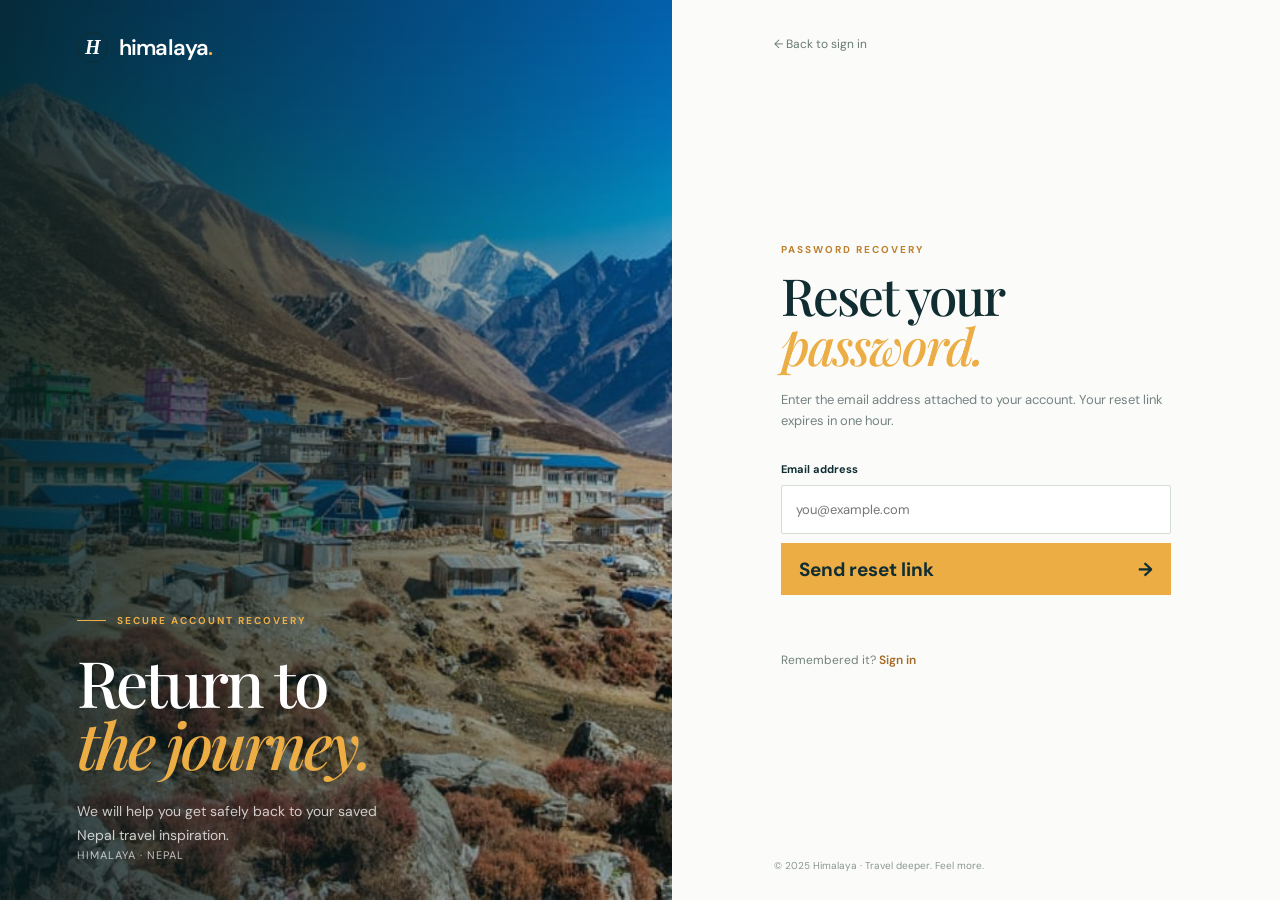
==== nepal-trip-ai/forgot-password.html @ 38d5d00f "updated Co-authored-by: Copilot <223556219+Copilot@users.noreply.github.com>" ====
<!DOCTYPE html>
<html lang="en">
<head>
  <meta charset="UTF-8" />
  <meta name="viewport" content="width=device-width, initial-scale=1.0" />
  <meta name="description" content="Request a secure Himalaya password reset link." />
  <title>Reset password | Himalaya</title>
  <link rel="preconnect" href="https://fonts.googleapis.com" />
  <link rel="preconnect" href="https://fonts.gstatic.com" crossorigin />
  <link href="https://fonts.googleapis.com/css2?family=DM+Sans:wght@400;500;600;700&family=Playfair+Display:wght@500;600;700&display=swap" rel="stylesheet" />
  <link rel="stylesheet" href="styles.css" />
</head>
<body class="auth-page">
  <main class="auth-layout page-enter">
    <section class="auth-visual auth-visual-reset" aria-label="Himalayan travel inspiration">
      <a class="auth-brand brand" href="index.html" aria-label="Return to Himalaya home">
        <span class="brand-mark">H</span><span>himalaya<span class="brand-dot">.</span></span>
      </a>
      <div class="auth-visual-copy">
        <p class="eyebrow"><span class="eyebrow-line"></span> Secure account recovery</p>
        <h1>Return to<br /><em>the journey.</em></h1>
        <p>We will help you get safely back to your saved Nepal travel inspiration.</p>
      </div>
      <span class="auth-location">Himalaya · Nepal</span>
    </section>

    <section class="auth-panel" aria-labelledby="forgot-password-title">
      <a class="auth-back" href="signin.html">← <span>Back to sign in</span></a>
      <div class="auth-form-wrap">
        <p class="auth-kicker">Password recovery</p>
        <h2 id="forgot-password-title">Reset your<br /><em>password.</em></h2>
        <p class="auth-intro">Enter the email address attached to your account. Your reset link expires in one hour.</p>
        <form class="auth-form" id="forgot-password-form">
          <label for="email">Email address</label>
          <input id="email" name="email" type="email" autocomplete="email" placeholder="you@example.com" required />
          <button class="auth-submit" type="submit"><span>Send reset link</span><span aria-hidden="true">→</span></button>
          <p class="auth-status" id="reset-status" role="status" aria-live="polite"></p>
          <p class="auth-demo-link" id="demo-link" hidden></p>
        </form>
        <p class="auth-switch">Remembered it? <a href="signin.html">Sign in</a></p>
      </div>
      <p class="auth-footer">© 2025 Himalaya · Travel deeper. Feel more.</p>
    </section>
  </main>
  <script>
    const form = document.querySelector('#forgot-password-form');
    const status = document.querySelector('#reset-status');
    const demoLink = document.querySelector('#demo-link');
    const submitButton = form.querySelector('button[type="submit"]');

    form.addEventListener('submit', async (event) => {
      event.preventDefault();
      status.textContent = 'Preparing your secure reset link...';
      demoLink.hidden = true;
      submitButton.disabled = true;
      try {
        const response = await fetch('/api/password-reset/request', {
          method: 'POST',
          headers: { 'Content-Type': 'application/json' },
          body: JSON.stringify({ email: new FormData(form).get('email') })
        });
        const result = await response.json();
        if (!response.ok) throw new Error(result.error || 'Unable to start password recovery.');
        status.textContent = result.message;
        if (result.demo_reset_url) {
          const link = document.createElement('a');
          link.href = result.demo_reset_url;
          link.textContent = 'Open the local demo reset link';
          demoLink.replaceChildren(link);
          demoLink.hidden = false;
        }
      } catch (error) {
        status.textContent = error.message;
      } finally {
        submitButton.disabled = false;
      }
    });
  </script>
</body>
</html>
---- nepal-trip-ai/styles.css ----
@import url('https://fonts.googleapis.com/css2?family=DM+Sans:wght@400;500;600;700&family=Playfair+Display:wght@500;600;700&display=swap');

:root { --ink: #102d32; --forest: #16484a; --cream: #f5f1e8; --paper: #fbfaf6; --saffron: #ecad45; --muted: #748283; --line: rgba(16, 45, 50, .16); }
* { box-sizing: border-box; }
html { scroll-behavior: smooth; }
body { margin: 0; color: var(--ink); background: var(--paper); font-family: 'DM Sans', sans-serif; overflow-x: hidden; }
img { display: block; max-width: 100%; }
a { color: inherit; text-decoration: none; }
button, input, select { font: inherit; }
button { border: 0; cursor: pointer; }
.site-header { position: absolute; z-index: 5; top: 0; left: 0; width: 100%; display: flex; align-items: center; justify-content: space-between; padding: 26px 5.5vw; color: white; }
.brand { display: flex; align-items: center; gap: 11px; font-size: 22px; font-weight: 600; letter-spacing: -.8px; }
.brand-mark { display: grid; width: 31px; height: 31px; place-items: center; border: 1px solid rgba(255,255,255,.75); border-radius: 50%; font-family: Georgia, serif; font-size: 20px; font-style: italic; }
.brand-dot { color: var(--saffron); }
.main-nav { display: flex; gap: 37px; margin-left: 11%; font-size: 13px; color: rgba(255,255,255,.72); }
.main-nav a { padding: 8px 0; border-bottom: 1px solid transparent; transition: color .2s, border-color .2s; }
.main-nav a:hover, .main-nav a.active { color: white; border-color: var(--saffron); }
.header-actions { display: flex; align-items: center; gap: 22px; font-size: 13px; }
.language-picker { position: relative; }
.language-button, .sign-in { color: white; background: transparent; }
.language-button span { color: var(--saffron); padding-left: 5px; }
.language-menu { position: absolute; top: calc(100% + 12px); right: 0; display: none; min-width: 132px; padding: 7px; border: 1px solid rgba(255,255,255,.18); background: var(--ink); box-shadow: 0 12px 24px rgba(0,0,0,.18); }
.language-menu.open { display: grid; }
.language-menu button { padding: 9px 10px; color: rgba(255,255,255,.78); background: transparent; text-align: left; font-size: 12px; }
.language-menu button:hover, .language-menu button.active { color: var(--ink); background: var(--saffron); }
.sign-in { border: 1px solid rgba(255,255,255,.5); padding: 10px 19px; border-radius: 2px; transition: background .2s; }
.sign-in:hover { background: rgba(255,255,255,.14); }
.menu-toggle { display: none; color: white; background: transparent; font-size: 22px; }
.hero { position: relative; min-height: 700px; height: 88vh; max-height: 820px; display: flex; align-items: center; padding: 125px 12vw 75px; color: white; overflow: hidden; background: linear-gradient(90deg, rgba(6, 29, 30, .86) 0%, rgba(11, 41, 42, .58) 40%, rgba(11, 37, 39, .2) 100%), url('images/langtang4.jpg') center 58% / cover; }
.hero::after { position: absolute; content: ''; inset: 0; background: linear-gradient(0deg, rgba(6, 27, 28, .35), transparent 35%); pointer-events: none; }
.hero-content { position: relative; z-index: 1; max-width: 610px; animation: arrive .8s ease-out both; }
.eyebrow { display: flex; align-items: center; gap: 11px; margin: 0 0 24px; color: var(--saffron); text-transform: uppercase; font-size: 10px; font-weight: 700; letter-spacing: 2px; }
.eyebrow-line { display: inline-block; width: 29px; height: 1px; background: currentColor; }
.hero h1 { margin: 0; font-family: 'Playfair Display', Georgia, serif; font-size: clamp(4rem, 7vw, 7rem); font-weight: 500; line-height: .98; letter-spacing: -4px; }
.hero h1 em, h2 em { color: var(--saffron); font-weight: 500; }
.hero-copy { max-width: 395px; margin: 31px 0 36px; color: rgba(255,255,255,.78); font-size: 15px; line-height: 1.7; }
.hero-buttons { display: flex; align-items: center; gap: 27px; }
.primary-button { display: inline-flex; align-items: center; gap: 24px; padding: 16px 20px; color: var(--ink); background: var(--saffron); font-size: 12px; font-weight: 700; transition: transform .2s, background .2s; }
.primary-button:hover { background: #f5c269; transform: translateY(-2px); }
.primary-button span { font-size: 18px; line-height: 0; }
.play-button { display: flex; align-items: center; gap: 11px; color: white; background: none; font-size: 12px; }
.play-icon { display: grid; width: 31px; height: 31px; place-items: center; padding-left: 2px; border: 1px solid rgba(255,255,255,.65); border-radius: 50%; font-size: 9px; }
.hero-note { position: absolute; z-index: 1; right: 6vw; top: 42%; display: flex; align-items: center; gap: 12px; color: rgba(255,255,255,.82); font-size: 11px; line-height: 1.5; letter-spacing: .4px; }
.hero-note-icon { display: grid; width: 31px; height: 31px; place-items: center; color: var(--saffron); border: 1px solid rgba(236,173,69,.7); border-radius: 50%; }
.scroll-hint { position: absolute; z-index: 1; bottom: 35px; left: 5.5vw; display: flex; align-items: center; gap: 15px; color: rgba(255,255,255,.65); font-size: 10px; letter-spacing: 1px; text-transform: uppercase; }
.scroll-line { width: 54px; height: 1px; background: rgba(255,255,255,.6); }
.explore-section { max-width: 1300px; margin: 0 auto; padding: 105px 5vw 110px; }
.section-heading { display: flex; align-items: end; justify-content: space-between; margin-bottom: 43px; }
.dark-eyebrow { color: #bf8030; margin-bottom: 19px; }
h2 { margin: 0; font-family: 'Playfair Display', Georgia, serif; font-size: clamp(2.8rem, 5vw, 4.4rem); font-weight: 500; line-height: .98; letter-spacing: -2px; }
.section-intro { max-width: 286px; margin: 0 8% 4px 20px; color: var(--muted); font-size: 13px; line-height: 1.7; }
.trip-search { display: grid; grid-template-columns: 1.25fr 1.25fr auto; align-items: center; margin-bottom: 20px; padding: 9px; border: 1px solid var(--line); background: white; box-shadow: 0 12px 30px rgba(16,45,50,.05); }
.search-field { display: flex; align-items: center; gap: 13px; min-height: 56px; padding: 4px 23px; border-right: 1px solid var(--line); }
.field-icon { color: #bd8030; font-size: 22px; }
.search-field span:last-child { display: flex; flex: 1; flex-direction: column; gap: 3px; }
.search-field small { color: var(--muted); font-size: 10px; }
.search-field input, .search-field select { width: 100%; padding: 0; color: var(--ink); background: transparent; border: 0; outline: 0; font-size: 13px; }
.search-field select { appearance: none; cursor: pointer; }
.search-button { align-self: stretch; min-width: 158px; color: var(--ink); background: var(--saffron); font-size: 12px; font-weight: 700; }
.search-button span { margin-left: 23px; font-size: 18px; vertical-align: -1px; }
.search-result { min-height: 19px; margin: 0 0 16px; color: #bd8030; font-size: 12px; }
.destination-grid { display: grid; grid-template-columns: 1.45fr 1fr 1fr; gap: 15px; }
.destination-card { position: relative; height: 365px; overflow: hidden; color: white; background: var(--forest); }
.destination-card img { width: 100%; height: 100%; object-fit: cover; transition: transform .6s ease; }
.destination-card:hover img { transform: scale(1.04); }
.card-overlay { position: absolute; inset: 0; background: linear-gradient(0deg, rgba(7, 28, 30, .84), transparent 60%); }
.card-content { position: absolute; inset: 0; display: flex; flex-direction: column; justify-content: space-between; padding: 22px 23px; }
.card-topline { display: flex; align-items: center; justify-content: space-between; }
.card-tag { padding: 7px 10px; color: white; background: rgba(8, 37, 39, .55); font-size: 9px; text-transform: uppercase; letter-spacing: 1.2px; }
.save-button { width: 32px; height: 32px; color: white; background: rgba(8,37,39,.45); border: 1px solid rgba(255,255,255,.45); border-radius: 50%; font-size: 20px; line-height: 1; transition: color .2s, background .2s; }
.save-button.saved { color: var(--ink); background: var(--saffron); }
.card-content h3 { margin: auto 0 16px; font-family: 'Playfair Display', Georgia, serif; font-size: clamp(2rem, 3.4vw, 3.2rem); font-weight: 500; line-height: .94; letter-spacing: -1.5px; }
.card-meta { display: flex; gap: 18px; color: rgba(255,255,255,.8); font-size: 10px; }
.empty-state { padding: 44px; color: var(--muted); text-align: center; border: 1px dashed var(--line); }
.trust-strip { display: grid; grid-template-columns: repeat(3, 1fr) 1.3fr; align-items: center; gap: 0; padding: 35px 10vw; color: white; background: var(--forest); }
.trust-strip div { display: flex; align-items: center; gap: 14px; border-right: 1px solid rgba(255,255,255,.2); }
.trust-strip div + div { padding-left: 30px; }
.trust-strip strong { color: var(--saffron); font-family: Georgia, serif; font-size: 21px; font-weight: 400; }
.trust-strip span { color: rgba(255,255,255,.78); font-size: 11px; line-height: 1.5; }
.trust-strip p { margin: 0 0 0 45px; color: var(--saffron); font-family: 'Playfair Display', Georgia, serif; font-size: 19px; line-height: 1.25; }
.trust-strip p span { color: white; font-family: 'Playfair Display', Georgia, serif; font-size: 19px; }
footer { display: flex; justify-content: space-between; padding: 22px 5.5vw; color: #81908e; font-size: 10px; letter-spacing: .3px; }
@keyframes arrive { from { opacity: 0; transform: translateY(18px); } to { opacity: 1; transform: translateY(0); } }

@media (max-width: 1100px) {
  .site-header { padding-left: 4vw; padding-right: 4vw; }
  .main-nav { gap: 22px; margin-left: 4%; }
  .hero { padding-left: 8vw; padding-right: 8vw; }
  .explore-section { padding-left: 4vw; padding-right: 4vw; }
  .destination-grid { grid-template-columns: 1.1fr 1fr 1fr; }
}

@media (max-width: 900px) {
  .site-header { flex-wrap: wrap; gap: 12px; }
  .main-nav { margin-left: 0; }
  .hero { min-height: 620px; }
  .trip-search { grid-template-columns: 1fr 1fr; }
  .search-button { grid-column: 1 / -1; min-height: 52px; }
  .destination-grid { grid-template-columns: 1fr 1fr; }
  .trust-strip { grid-template-columns: repeat(2, minmax(0, 1fr)); }
}

@media (max-width: 760px) {
  .site-header { padding: 19px 6vw; }
  .main-nav { position: absolute; top: 70px; right: 6vw; display: none; flex-direction: column; gap: 4px; width: 170px; padding: 13px 18px; background: var(--ink); }
  .main-nav.open { display: flex; }
  .header-actions { gap: 12px; }
  .language-button { display: block; }
  .sign-in { display: none; }
  .menu-toggle { display: block; }
  .language-menu { right: -38px; }
  .hero { min-height: 660px; height: 88vh; padding: 120px 8vw 70px; background-position: 61% center; }
  .hero h1 { font-size: clamp(3.5rem, 17vw, 5.2rem); letter-spacing: -2px; }
  .hero-buttons { flex-direction: column; align-items: flex-start; gap: 16px; }
  .primary-button { width: min(100%, 220px); justify-content: center; }
  .hero-note { top: auto; bottom: 86px; right: 8vw; }
  .scroll-hint { left: 8vw; bottom: 35px; }
  .section-heading { display: block; }
  .section-intro { margin: 24px 0 0; }
  .explore-section { padding: 72px 6vw 75px; }
  .trip-search { grid-template-columns: 1fr; gap: 4px; padding: 8px; }
  .search-field { border-right: 0; border-bottom: 1px solid var(--line); }
  .search-button { min-height: 53px; }
  .destination-grid { grid-template-columns: 1fr; }
  .destination-card, .featured-card { height: 350px; }
  .trust-strip { grid-template-columns: 1fr 1fr; gap: 25px 10px; padding: 35px 8vw; }
  .trust-strip div { border: 0; }
  .trust-strip div + div { padding-left: 0; }
  .trust-strip p { grid-column: span 2; margin: 10px 0 0; }
  footer { gap: 20px; padding: 22px 6vw; }
}

@media (max-width: 520px) {
  .site-header { min-height: 68px; }
  .brand { font-size: 18px; }
  .hero { min-height: 600px; }
  .hero-copy { font-size: 14px; }
  .hero-note { position: static; margin-top: 18px; }
  .scroll-hint { display: none; }
  .section-intro, .search-result { font-size: 11px; }
  .search-field { padding: 4px 16px; }
  .search-button { width: 100%; }
  .destination-card { height: 300px; }
  .card-content { padding: 18px 18px; }
  .card-content h3 { font-size: clamp(1.8rem, 8vw, 2.4rem); }
  .trust-strip { grid-template-columns: 1fr; }
  .trust-strip p { grid-column: auto; margin: 0; }
  footer { flex-direction: column; align-items: flex-start; }
}

/* Traveler workspace styling */
body { background: #eef1ed; }
.site-header { position: relative; min-height: 76px; padding: 0 5.5vw; color: var(--ink); background: #fbfcf9; border-bottom: 1px solid #dce2dc; }
.brand-mark { border-color: var(--ink); }
.main-nav { margin-left: 8%; color: #73807c; }
.main-nav a:hover, .main-nav a.active { color: var(--ink); border-color: var(--saffron); }
.language-button, .sign-in { color: var(--ink); }
.sign-in { border-color: #c8d0ca; }
.sign-in:hover { background: #edf1eb; }
.hero.app-dashboard { min-height: 0; height: auto; max-height: none; padding: 40px 12vw 38px; color: var(--ink); background: #e2eae3; overflow: visible; }
.hero.app-dashboard::after { display: none; }
.app-dashboard .hero-content { max-width: 680px; }
.app-dashboard .hero-copy { max-width: 510px; color: #657572; }
.app-dashboard h1 { font-size: clamp(2.8rem, 4.8vw, 4.4rem); letter-spacing: -3px; }
.app-dashboard .hero-note { top: 50%; right: 12vw; padding: 16px 20px 16px 15px; color: var(--ink); background: rgba(255,255,255,.65); border: 1px solid rgba(16,45,50,.12); box-shadow: 0 12px 25px rgba(16,45,50,.06); }
.app-dashboard .hero-note-icon { background: var(--saffron); color: var(--ink); border: 0; }
.app-dashboard .hero-note strong { font-size: 12px; font-weight: 600; }
.app-dashboard .scroll-hint { bottom: 22px; left: auto; right: 12vw; color: #6c7d78; }
.app-dashboard .scroll-line { background: #aab8b0; }
.app-dashboard .play-button { color: var(--ink); }
.app-dashboard .play-icon { border-color: #9eada6; }
.explore-section { max-width: none; padding: 54px 8vw 65px; background: #fbfcf9; }
.section-heading { max-width: 1300px; margin: 0 auto 36px; }
.section-intro { margin-right: 0; }
.trip-search { max-width: 1300px; margin: 0 auto 17px; border-color: #d9e0da; box-shadow: 0 9px 20px rgba(16,45,50,.04); }
.search-result { max-width: 1300px; margin: 0 auto 13px; }
.destination-grid { max-width: 1300px; margin: 0 auto; grid-template-columns: 1.35fr 1fr 1fr; }
.destination-card { height: 270px; }
.card-content h3 { font-size: clamp(1.8rem, 2.8vw, 2.7rem); }
.card-description { margin: -5px 0 0; max-width: 190px; color: rgba(255,255,255,.82); font-size: 11px; line-height: 1.35; }
.trust-strip { grid-template-columns: repeat(3, 1fr) 1.3fr; padding: 25px 8vw; background: #eef1ed; border-top: 1px solid #dce2dc; border-bottom: 1px solid #dce2dc; }
.trust-strip div { color: var(--ink); border-color: #cfd8d1; }
.trust-strip span { color: #64746f; }
.trust-strip p { color: #bd8030; }
.trust-strip p span { color: var(--ink); }
footer { background: #fbfcf9; }

@media (max-width: 760px) {
	.site-header { min-height: 68px; }
	.hero.app-dashboard { padding: 38px 8vw 52px; }
	.app-dashboard h1 { font-size: clamp(2.8rem, 13vw, 4rem); }
	.app-dashboard .hero-note { top: auto; bottom: 22px; right: 8vw; }
	.app-dashboard .scroll-hint { left: 8vw; right: auto; bottom: 23px; }
	.explore-section { padding: 54px 6vw 65px; }
	.destination-card, .featured-card { height: 310px; }
	.trust-strip { padding: 28px 8vw; }
}

/* Sign-in screen */
.auth-page { min-height: 100vh; background: #eef1ed; }
.auth-layout { display: grid; grid-template-columns: minmax(0, 1.05fr) minmax(420px, .95fr); min-height: 100vh; }
.auth-visual { position: relative; display: flex; flex-direction: column; justify-content: space-between; min-height: 700px; padding: 32px 6vw 38px; color: white; background: linear-gradient(90deg, rgba(6, 29, 30, .85), rgba(11, 41, 42, .24)), url('images/langtang4.jpg') center / cover; }
.auth-brand { align-self: flex-start; }
.auth-visual-copy { max-width: 430px; margin-top: auto; }
.auth-visual-copy h1 { margin: 0; font-family: 'Playfair Display', Georgia, serif; font-size: clamp(3.2rem, 5vw, 5.5rem); font-weight: 500; line-height: .97; letter-spacing: -3px; }
.auth-visual-copy h1 em { color: var(--saffron); font-weight: 500; }
.auth-visual-copy p:last-child { max-width: 340px; margin: 25px 0 0; color: rgba(255,255,255,.76); font-size: 14px; line-height: 1.7; }
.auth-location { color: rgba(255,255,255,.7); font-size: 11px; letter-spacing: 1px; text-transform: uppercase; }
.auth-panel { position: relative; display: flex; flex-direction: column; min-height: 100vh; padding: 36px 8vw 28px; background: #fbfcf9; }
.auth-back { align-self: flex-start; color: #687a75; font-size: 12px; }
.auth-back:hover { color: var(--ink); }
.auth-form-wrap { width: min(100%, 390px); margin: auto; }
.auth-kicker { margin: 0 0 14px; color: #bd8030; font-size: 10px; font-weight: 700; letter-spacing: 2px; text-transform: uppercase; }
.auth-form-wrap h2 { font-size: clamp(2.7rem, 4vw, 4.1rem); }
.auth-intro { margin: 20px 0 31px; color: var(--muted); font-size: 13px; line-height: 1.6; }
.auth-form { display: grid; gap: 9px; }
.auth-form label { color: var(--ink); font-size: 11px; font-weight: 700; }
.auth-form input[type='text'], .auth-form input[type='email'], .auth-form input[type='password'], .auth-form select { width: 100%; height: 49px; padding: 0 14px; color: var(--ink); background: white; border: 1px solid #d3dcd5; border-radius: 2px; outline: 0; font-size: 13px; transition: border-color .2s, box-shadow .2s; }
.auth-form input[type='text']:focus, .auth-form input[type='email']:focus, .auth-form input[type='password']:focus, .auth-form select:focus { border-color: var(--saffron); box-shadow: 0 0 0 3px rgba(236,173,69,.14); }
.auth-form select { appearance: none; cursor: pointer; }
.password-label-row { display: flex; align-items: center; justify-content: space-between; margin-top: 9px; }
.password-label-row a, .auth-switch a { color: #a56a27; font-weight: 600; }
.password-label-row a:hover, .auth-switch a:hover { text-decoration: underline; }
.remember-option { display: flex; align-items: center; gap: 7px; margin: 10px 0 9px; color: #687a75 !important; font-weight: 400 !important; }
.remember-option input { width: 14px; height: 14px; accent-color: var(--forest); }
.auth-submit { display: flex; align-items: center; justify-content: space-between; min-height: 52px; padding: 0 18px; color: var(--ink); background: var(--saffron); font-size: 12px; font-weight: 700; transition: background .2s, transform .2s; }
.auth-submit:hover { background: #f5c269; transform: translateY(-1px); }
.auth-submit span { font-size: 19px; }
.auth-status { min-height: 18px; margin: 2px 0 0; color: #5f756c; font-size: 11px; line-height: 1.4; }
.auth-switch { margin: 28px 0 0; color: #74827e; font-size: 12px; }
.auth-footer { margin: 0; color: #8a9691; font-size: 10px; }
.signup-form-wrap { margin-top: 45px; margin-bottom: 45px; }
.auth-visual-signup { background-image: linear-gradient(90deg, rgba(6, 29, 30, .82), rgba(11, 41, 42, .2)), url('images/manaslu.jpg'); }
@media (max-width: 760px) { .auth-layout { display: block; } .auth-visual { min-height: 330px; padding: 24px 8vw 28px; } .auth-visual-copy { margin-top: 45px; } .auth-visual-copy h1 { font-size: clamp(2.8rem, 13vw, 4rem); } .auth-visual-copy p:last-child { margin-top: 15px; font-size: 12px; } .auth-panel { min-height: 590px; padding: 27px 8vw 25px; } .auth-form-wrap { margin: 55px auto 60px; } }

.planner-page { min-height: 100vh; padding: 0; color: var(--ink); background: var(--paper); font-family: 'DM Sans', sans-serif; }
.planner-page .site-header { position: relative; min-height: 76px; padding: 0 5.5vw; color: var(--ink); background: #fbfcf9; border-bottom: 1px solid #dce2dc; }
.planner-page .brand-mark { border-color: var(--ink); }
.planner-page .main-nav { margin-left: 8%; color: #73807c; }
.planner-page .main-nav a:hover, .planner-page .main-nav a.active { color: var(--ink); border-color: var(--saffron); }
.planner-page .header-actions { gap: 15px; }
.planner-user { color: #687a75; font-size: 12px; }
.planner-language-picker select { padding: 9px 22px 9px 0; color: var(--ink); background: transparent; border: 0; border-bottom: 1px solid #c8d0ca; border-radius: 0; font-size: 12px; cursor: pointer; }
.planner-page .planner-logout { display: block; margin: 0; padding: 0; background: none; box-shadow: none; }
.planner-page .sign-in { color: var(--ink); border-color: #c8d0ca; }
.planner-page .sign-in:hover { background: #edf1eb; }
.planner-page .planner-hero { min-height: 260px; height: auto; max-height: none; justify-content: space-between; padding: 42px 8vw; color: var(--ink); background: #e2eae3; }
.planner-page .planner-hero::after { display: none; }
.planner-page .planner-hero .hero-content { max-width: 700px; }
.planner-page .planner-hero .eyebrow { margin-bottom: 17px; }
.planner-page .planner-hero h1 { font-size: 48px; line-height: 1.05; letter-spacing: -2px; }
.planner-page .planner-hero h1 em { color: #bd8030; }
.planner-page .planner-hero .hero-copy { max-width: 540px; margin: 17px 0 0; color: #657572; }
.planner-page .planner-hero .hero-note { position: relative; top: auto; right: auto; flex-shrink: 0; margin-left: 30px; padding: 16px 20px 16px 15px; color: var(--ink); background: rgba(255,255,255,.65); border: 1px solid rgba(16,45,50,.12); box-shadow: 0 12px 25px rgba(16,45,50,.06); }
.planner-page .planner-hero .hero-note-icon { color: var(--ink); background: var(--saffron); border: 0; }
.planner-page .container { max-width: none; margin: 0; padding: 0; background: transparent; border: 0; border-radius: 0; box-shadow: none; }
.planner-section { padding-top: 66px; }
.planner-page .section-heading { margin-bottom: 35px; }
.planner-page .section-heading h2 { font-size: 40px; letter-spacing: -1px; }
.planner-page .planner-form { display: grid; grid-template-columns: repeat(3, minmax(0, 1fr)); align-items: end; gap: 0; max-width: 1300px; margin: 0 auto 32px; padding: 9px; background: white; border: 1px solid #d9e0da; box-shadow: 0 9px 20px rgba(16,45,50,.04); }
.planner-field { display: flex; min-width: 0; flex-direction: column; gap: 7px; padding: 13px 15px; border-right: 1px solid var(--line); }
.planner-field:nth-of-type(3n) { border-right: 0; }
.planner-field label { color: var(--ink); font-size: 11px; font-weight: 700; }
.planner-field small { color: var(--muted); font-size: 10px; }
.planner-page .planner-field input, .planner-page .planner-field select { width: 100%; min-width: 0; height: 38px; padding: 0 8px; color: var(--ink); background: #fbfcf9; border: 1px solid #d3dcd5; border-radius: 2px; font-size: 12px; }
.planner-page .planner-field input:focus, .planner-page .planner-field select:focus { outline: 2px solid rgba(236,173,69,.35); border-color: var(--saffron); }
.planner-submit { grid-column: 1 / -1; display: flex; justify-content: flex-end; padding: 10px 7px 2px; }
.planner-page .planner-submit .search-button { min-height: 48px; padding: 0 22px; }
.planner-page .planner-submit .search-button span { margin-left: 25px; }
.planner-places { max-width: 1300px; margin: 64px auto 0; scroll-margin-top: 24px; }
.planner-places-heading { margin-bottom: 22px; }
.planner-places-heading .eyebrow { margin-bottom: 12px; }
.planner-places-heading h2 { font-size: 36px; letter-spacing: -1px; }
.planner-places-heading h2 em { color: #bd8030; }
.planner-places-grid { display: grid; grid-template-columns: repeat(4, minmax(0, 1fr)); gap: 15px; }
.planner-place-card { min-width: 0; padding-bottom: 14px; background: white; border: 1px solid #d9e0da; }
.planner-place-card img { display: block; width: 100%; aspect-ratio: 4 / 3; object-fit: cover; }
.planner-place-card h3 { margin: 12px 14px 0; color: var(--ink); font-family: 'Playfair Display', Georgia, serif; font-size: 18px; font-weight: 500; line-height: 1.2; }
.destination-dialog { position: relative; width: min(900px, calc(100% - 32px)); max-width: none; max-height: calc(100dvh - 32px); padding: 0; overflow: auto; color: var(--ink); background: var(--paper); border: 1px solid rgba(16,45,50,.18); box-shadow: 0 28px 90px rgba(6,29,30,.3); }
.destination-dialog::backdrop { background: rgba(6,29,30,.66); backdrop-filter: blur(3px); }
.destination-preview { display: grid; grid-template-columns: minmax(0, .95fr) minmax(0, 1.05fr); min-height: 520px; }
.destination-preview > img { width: 100%; height: 100%; min-height: 520px; object-fit: cover; background: #e2eae3; }
.destination-preview-content { align-self: center; padding: 38px; }
.destination-preview-content h2 { margin: 0 0 20px; font-size: 34px; line-height: 1.08; letter-spacing: -1px; }
.destination-preview-facts { display: grid; grid-template-columns: repeat(2, minmax(0, 1fr)); gap: 12px 18px; margin: 0 0 20px; padding: 15px 0; border-top: 1px solid var(--line); border-bottom: 1px solid var(--line); }
.destination-preview-facts div { min-width: 0; }
.destination-preview-facts dt { color: var(--muted); font-size: 10px; }
.destination-preview-facts dd { margin: 4px 0 0; color: var(--ink); font-size: 14px; font-weight: 600; overflow-wrap: anywhere; }
.destination-preview-content > p { color: #657572; font-size: 12px; line-height: 1.6; }
.destination-preview-content > p strong { color: var(--ink); }
.destination-preview-content .destination-preview-note { color: #8a9691; font-size: 10px; }
.destination-dialog-close { position: absolute; z-index: 1; top: 12px; right: 12px; display: grid; width: 38px; height: 38px; place-items: center; padding: 0; color: var(--ink); background: rgba(251,252,249,.94); border: 1px solid var(--line); border-radius: 50%; font-size: 25px; }
.destination-preview-content .search-button { min-height: 44px; padding: 0 18px; }
.planner-results { max-width: 1300px; margin: 58px auto 0; scroll-margin-top: 24px; }
.planner-results-heading { display: flex; align-items: end; justify-content: space-between; gap: 25px; margin-bottom: 24px; }
.planner-results-heading h2 { font-size: 38px; letter-spacing: -1px; }
.planner-results-heading > p { max-width: 390px; margin: 0; color: var(--muted); font-size: 12px; line-height: 1.7; }
.planner-result-grid { display: grid; grid-template-columns: repeat(3, minmax(0, 1fr)); gap: 16px; }
.planner-result-card { min-width: 0; padding: 0 0 18px; background: white; border: 1px solid #d9e0da; }
.planner-result-card .destination-image { display: block; width: 100%; height: 205px; margin: 0 0 17px; object-fit: cover; border: 0; border-radius: 0; box-shadow: none; }
.planner-result-card h3, .planner-result-card > p { margin-right: 18px; margin-left: 18px; }
.planner-result-card h3 { margin-top: 0; margin-bottom: 8px; color: var(--ink); font-family: 'Playfair Display', Georgia, serif; font-size: 25px; font-weight: 500; }
.planner-result-card > p { color: #657572; font-size: 12px; line-height: 1.6; }
.planner-result-card .planner-result-meta { color: #a56a27; font-size: 10px; }
.planner-result-card .planner-result-tags { padding-top: 10px; border-top: 1px solid var(--line); }
.planner-footer { display: flex; justify-content: space-between; margin-top: 65px; padding: 22px 5.5vw; color: #81908e; background: #fbfcf9; font-size: 10px; }
.planner-footer a:hover { color: var(--ink); }
.visually-hidden { position: absolute; width: 1px; height: 1px; padding: 0; overflow: hidden; clip: rect(0, 0, 0, 0); white-space: nowrap; border: 0; }
@media (max-width: 900px) {
	.planner-page .main-nav { margin-left: 0; gap: 17px; }
	.planner-user { display: none; }
	.planner-page .planner-form { grid-template-columns: repeat(2, minmax(0, 1fr)); }
	.planner-field:nth-of-type(2n) { border-right: 0; }
	.planner-places-grid { grid-template-columns: repeat(3, minmax(0, 1fr)); }
}
@media (max-width: 760px) {
	.planner-page .site-header { min-height: 68px; }
	.planner-page .main-nav { position: absolute; top: 66px; right: 6vw; z-index: 6; display: none; flex-direction: column; gap: 4px; width: 190px; margin: 0; padding: 13px 18px; background: var(--ink); }
	.planner-page .main-nav.open { display: flex; }
	.planner-page .main-nav a, .planner-page .main-nav a.active { color: rgba(255,255,255,.8); }
	.planner-page .header-actions { gap: 8px; }
	.planner-page .planner-language-picker select { max-width: 88px; }
	.planner-page .planner-logout .sign-in { display: block; padding: 8px 10px; font-size: 10px; }
	.planner-page .menu-toggle { display: block; color: var(--ink); }
	.planner-page .planner-hero { min-height: 0; padding: 38px 8vw 32px; }
	.planner-page .planner-hero h1 { font-size: 36px; }
	.planner-page .planner-hero .hero-note { display: none; }
	.planner-section { padding: 48px 6vw 54px; }
	.planner-page .section-heading { display: block; }
	.planner-page .section-heading h2, .planner-results-heading h2 { font-size: 32px; }
	.planner-places { margin-top: 45px; }
	.planner-places-heading h2 { font-size: 30px; }
	.planner-places-grid { grid-template-columns: repeat(2, minmax(0, 1fr)); gap: 10px; }
	.planner-place-card h3 { margin: 10px 10px 0; font-size: 15px; }
	.destination-preview { grid-template-columns: 1fr; }
	.destination-preview > img { height: 210px; min-height: 0; aspect-ratio: 16 / 9; }
	.destination-preview-content { padding: 24px 20px; }
	.destination-preview-content h2 { font-size: 28px; }
	.destination-preview-facts { gap: 10px 12px; }
	.planner-page .section-intro { margin: 17px 0 0; }
	.planner-page .planner-form { grid-template-columns: 1fr; }
	.planner-field { border-right: 0; border-bottom: 1px solid var(--line); }
	.planner-submit { padding-top: 9px; }
	.planner-submit .search-button { width: 100%; }
	.planner-results { margin-top: 42px; }
	.planner-results-heading { display: block; }
	.planner-results-heading > p { margin-top: 16px; }
	.planner-result-grid { grid-template-columns: 1fr; }
	.planner-result-card .destination-image { height: 220px; }
	.planner-footer { margin-top: 35px; padding: 20px 6vw; }
}

@media (max-width: 420px) {
	.planner-page .site-header { padding-right: 4vw; padding-left: 4vw; }
	.planner-page .brand { gap: 7px; font-size: 18px; }
	.planner-page .brand-mark { width: 28px; height: 28px; font-size: 18px; }
	.planner-page .header-actions { gap: 5px; }
	.planner-page .planner-language-picker select { max-width: 72px; padding-right: 12px; font-size: 10px; }
	.planner-page .planner-logout .sign-in { padding: 7px 8px; font-size: 9px; }
	.planner-page .menu-toggle { padding: 5px; font-size: 19px; }
	.planner-section { padding-right: 5vw; padding-left: 5vw; }
	.planner-field { padding-right: 10px; padding-left: 10px; }
	.planner-places-grid { gap: 8px; }
	.planner-place-card h3 { font-size: 14px; }
	.destination-dialog { width: calc(100% - 20px); max-height: calc(100dvh - 20px); }
	.destination-preview > img { height: 175px; }
	.destination-preview-content { padding: 20px 16px; }
	.destination-preview-facts { gap: 8px; }
/* Product motion and interaction layer */
@view-transition { navigation: auto; }
::view-transition-old(root) { animation: .18s ease both fade-out; }
::view-transition-new(root) { animation: .28s ease both fade-in; }
@keyframes fade-out { to { opacity: 0; } }
@keyframes fade-in { from { opacity: 0; } }
@keyframes hero-drift { from { background-position: 50% 58%; } to { background-position: 54% 54%; } }
@keyframes soft-pulse { 50% { opacity: .6; } }
@keyframes shimmer { 100% { transform: translateX(100%); } }
@keyframes toast-in { from { opacity: 0; transform: translateY(12px) scale(.98); } to { opacity: 1; transform: translateY(0) scale(1); } }

:focus-visible { outline: 3px solid rgba(236, 173, 69, .72); outline-offset: 3px; }
button:active, .primary-button:active, .sign-in:active, .auth-submit:active { transform: translateY(1px) scale(.985); }
button:disabled { cursor: not-allowed; opacity: .62; }

/* The discovery homepage keeps its structure but gains a photographic, calmer hero. */
.hero.app-dashboard {
  min-height: 680px;
  height: min(84vh, 820px);
  color: white;
  background: linear-gradient(90deg, rgba(6, 29, 30, .9), rgba(11, 41, 42, .56) 52%, rgba(11, 37, 39, .22)), url('app/images/pexels-oasissss911-37670639.jpg') center 58% / cover;
  animation: hero-drift 18s ease-in-out infinite alternate;
}
.hero.app-dashboard::after { display: block; }
.app-dashboard .hero-copy { color: rgba(255, 255, 255, .8); }
.app-dashboard .hero-note { color: rgba(255, 255, 255, .88); background: rgba(8, 37, 39, .42); border-color: rgba(255, 255, 255, .22); backdrop-filter: blur(7px); }
.app-dashboard .hero-note-icon { color: var(--saffron); background: transparent; border: 1px solid rgba(236, 173, 69, .7); }
.app-dashboard .scroll-hint { color: rgba(255, 255, 255, .68); }
.app-dashboard .scroll-line { background: rgba(255, 255, 255, .6); }
.app-dashboard .play-button { color: white; }
.app-dashboard .play-icon { border-color: rgba(255, 255, 255, .65); }

.language-menu { display: grid; visibility: hidden; opacity: 0; transform: translateY(-6px) scale(.98); pointer-events: none; transition: opacity .18s ease, transform .18s ease, visibility .18s; }
.language-menu.open { visibility: visible; opacity: 1; transform: translateY(0) scale(1); pointer-events: auto; }
.destination-card { border-radius: 3px; box-shadow: 0 10px 24px rgba(16, 45, 50, .08); transition: transform .32s cubic-bezier(.2,.8,.2,1), box-shadow .32s ease, opacity .24s ease; }
.destination-card:hover { transform: translateY(-5px); box-shadow: 0 22px 38px rgba(16, 45, 50, .18); }
.destination-card:hover .card-content { background: linear-gradient(0deg, rgba(7, 28, 30, .22), transparent 45%); }
.card-content { transition: background .32s ease; }
.save-button { display: inline-grid; place-items: center; transition: color .2s, background .2s, transform .2s, box-shadow .2s; }
.save-button:hover { transform: scale(1.08); box-shadow: 0 5px 14px rgba(0, 0, 0, .22); }
.save-button svg { width: 15px; height: 15px; fill: none; stroke: currentColor; stroke-width: 1.8; }
.save-button.saved svg { fill: currentColor; }
.destination-grid[aria-busy="true"] { position: relative; min-height: 270px; }
.destination-grid[aria-busy="true"] .destination-card:not([hidden]) { opacity: .32; pointer-events: none; }
.destination-grid[aria-busy="true"]::after { position: absolute; inset: 0; content: ''; background: linear-gradient(100deg, transparent 10%, rgba(255,255,255,.55) 35%, transparent 60%); transform: translateX(-100%); animation: shimmer .9s ease-in-out infinite; pointer-events: none; }
.search-button.is-loading span:last-child { display: inline-block; animation: soft-pulse .7s ease-in-out infinite; }

.toast-region { position: fixed; z-index: 1200; right: max(20px, 4vw); bottom: 24px; display: grid; gap: 10px; width: min(360px, calc(100vw - 40px)); pointer-events: none; }
.toast { display: flex; align-items: flex-start; gap: 10px; padding: 14px 16px; color: #f8fbf8; background: #173f3f; border: 1px solid rgba(255,255,255,.16); border-radius: 12px; box-shadow: 0 18px 38px rgba(5, 25, 25, .25); font-size: 13px; line-height: 1.45; animation: toast-in .28s ease both; }
.toast--error { background: #6c302e; }
.toast svg { flex: 0 0 auto; width: 17px; height: 17px; margin-top: 1px; stroke: var(--saffron); fill: none; stroke-width: 2; }
.auth-demo-link { margin: 4px 0 0; font-size: 12px; }
.auth-demo-link a { color: #8e5e22; font-weight: 700; text-decoration: underline; }
.auth-visual-reset { background-image: linear-gradient(90deg, rgba(6, 29, 30, .84), rgba(11, 41, 42, .22)), url('app/images/ilam.jpg'); background-position: center; }
.page-enter { animation: arrive .48s ease-out both; }

.js-scroll .reveal { opacity: 0; transform: translateY(22px); transition: opacity .62s ease, transform .62s cubic-bezier(.2,.75,.25,1); transition-delay: var(--reveal-delay, 0ms); }
.js-scroll .reveal.is-visible { opacity: 1; transform: translateY(0); }

@media (max-width: 760px) {
  .main-nav { display: flex; visibility: hidden; opacity: 0; transform: translateY(-9px) scale(.98); pointer-events: none; transform-origin: top right; transition: opacity .2s ease, transform .2s ease, visibility .2s; box-shadow: 0 16px 32px rgba(5, 28, 29, .22); }
  .main-nav.open { display: flex; visibility: visible; opacity: 1; transform: translateY(0) scale(1); pointer-events: auto; }
  .hero.app-dashboard { min-height: 620px; height: 78vh; padding-top: 120px; }
  .toast-region { bottom: 16px; }
}

@media (prefers-reduced-motion: reduce) {
  html { scroll-behavior: auto; }
  *, *::before, *::after { animation-duration: .01ms !important; animation-iteration-count: 1 !important; scroll-behavior: auto !important; transition-duration: .01ms !important; }
  .js-scroll .reveal { opacity: 1; transform: none; }
}
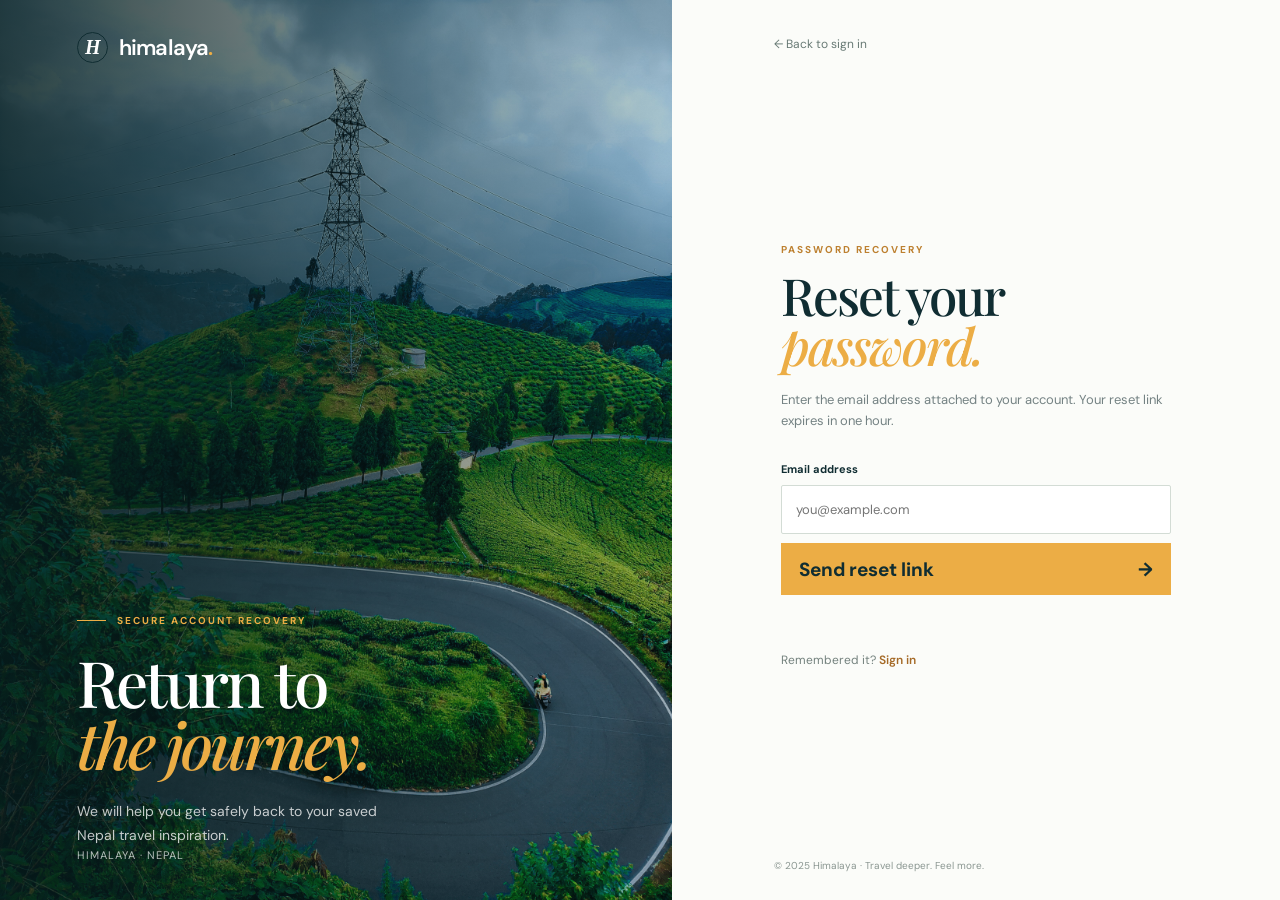
==== commit 13cd23c9: "Fix auth navigation and update HTML language" ====
--- a/nepal-trip-ai/forgot-password.html
+++ b/nepal-trip-ai/forgot-password.html
@@ -1,5 +1,5 @@
 <!DOCTYPE html>
-<html lang="en">
+<html lang="ja">
 <head>
   <meta charset="UTF-8" />
   <meta name="viewport" content="width=device-width, initial-scale=1.0" />
--- a/nepal-trip-ai/styles.css
+++ b/nepal-trip-ai/styles.css
@@ -264,6 +264,12 @@
 .planner-field small { color: var(--muted); font-size: 10px; }
 .planner-page .planner-field input, .planner-page .planner-field select { width: 100%; min-width: 0; height: 38px; padding: 0 8px; color: var(--ink); background: #fbfcf9; border: 1px solid #d3dcd5; border-radius: 2px; font-size: 12px; }
 .planner-page .planner-field input:focus, .planner-page .planner-field select:focus { outline: 2px solid rgba(236,173,69,.35); border-color: var(--saffron); }
+.planner-page .planner-field :is(input, select):disabled { color: #87918c; background: #eef1ed; cursor: not-allowed; }
+.planner-step-label { display: flex; align-items: center; justify-content: space-between; gap: 8px; }
+.planner-step-number { color: #a56a27; font-size: 9px; font-weight: 700; letter-spacing: .08em; text-transform: uppercase; }
+.planner-required { flex-shrink: 0; color: #a33b2f; font-size: 10px; font-weight: 700; }
+.planner-step-status { grid-column: 1 / -1; margin: 0; padding: 5px 15px 10px; color: #657572; font-size: 11px; }
+.planner-submit .search-button:disabled { opacity: .55; cursor: not-allowed; }
 .planner-submit { grid-column: 1 / -1; display: flex; justify-content: flex-end; padding: 10px 7px 2px; }
 .planner-page .planner-submit .search-button { min-height: 48px; padding: 0 22px; }
 .planner-page .planner-submit .search-button span { margin-left: 25px; }
@@ -366,6 +372,37 @@
 	.destination-preview > img { height: 175px; }
 	.destination-preview-content { padding: 20px 16px; }
 	.destination-preview-facts { gap: 8px; }
+}
+
+.trip-inquiry-form {
+  display: grid;
+  grid-template-columns: minmax(0, 1fr);
+  gap: 12px;
+  margin: 20px 0;
+  padding: 18px;
+  background: #f0f4ef;
+  border: 1px solid #d9e2da;
+}
+.trip-inquiry-heading { margin: 0; color: var(--ink); font-family: 'Playfair Display', Georgia, serif; font-size: 19px; }
+.trip-inquiry-fields { display: grid; grid-template-columns: repeat(3, minmax(0, 1fr)); gap: 10px; }
+.trip-inquiry-fields label { display: grid; gap: 6px; color: #64746f; font-size: 10px; font-weight: 600; }
+.trip-inquiry-fields input { min-width: 0; height: 40px; padding: 0 9px; color: var(--ink); background: white; border: 1px solid #d3dcd5; border-radius: 2px; font-size: 12px; }
+.trip-inquiry-fields input[readonly] { background: #e7ece7; }
+.trip-inquiry-submit { display: flex; align-items: center; justify-content: space-between; min-height: 46px; padding: 0 16px; color: var(--ink); background: var(--saffron); font-size: 12px; font-weight: 700; }
+.trip-inquiry-submit span { font-size: 18px; }
+.trip-inquiry-note, .trip-inquiry-status { margin: 0; color: #6d7a75; font-size: 10px; line-height: 1.5; }
+.trip-inquiry-status { color: #16544b; font-size: 12px; font-weight: 600; }
+.planner-inquiries { max-width: 1300px; margin: 0 auto; padding: 0 8vw 20px; scroll-margin-top: 24px; }
+.planner-inquiries .planner-results-heading { margin-bottom: 20px; }
+.planner-inquiries h2 { font-size: 36px; letter-spacing: -1px; }
+.planner-inquiries h2 em { color: #bd8030; }
+.planner-inquiry-list { display: grid; grid-template-columns: repeat(3, minmax(0, 1fr)); gap: 12px; }
+.planner-inquiry-empty { grid-column: 1 / -1; margin: 0; padding: 20px; color: var(--muted); background: white; border: 1px dashed var(--line); font-size: 12px; }
+.planner-inquiry-card { min-width: 0; padding: 17px; background: white; border: 1px solid #d9e0da; }
+.planner-inquiry-card h3 { margin: 0 0 8px; color: var(--ink); font-family: 'Playfair Display', Georgia, serif; font-size: 19px; font-weight: 500; }
+.planner-inquiry-card p { margin: 0 0 12px; color: #657572; font-size: 11px; line-height: 1.5; }
+.planner-inquiry-status-badge { display: inline-block; padding: 5px 8px; color: #73511d; background: #f7edd9; border-radius: 999px; font-size: 9px; font-weight: 700; text-transform: uppercase; letter-spacing: .06em; }
+
 /* Product motion and interaction layer */
 @view-transition { navigation: auto; }
 ::view-transition-old(root) { animation: .18s ease both fade-out; }
@@ -430,6 +467,10 @@
   .main-nav.open { display: flex; visibility: visible; opacity: 1; transform: translateY(0) scale(1); pointer-events: auto; }
   .hero.app-dashboard { min-height: 620px; height: 78vh; padding-top: 120px; }
   .toast-region { bottom: 16px; }
+  .trip-inquiry-fields { grid-template-columns: 1fr; }
+  .trip-inquiry-form { padding: 14px; }
+  .planner-inquiries { padding: 0 6vw 10px; }
+  .planner-inquiry-list { grid-template-columns: 1fr; }
 }
 
 @media (prefers-reduced-motion: reduce) {
@@ -437,3 +478,133 @@
   *, *::before, *::after { animation-duration: .01ms !important; animation-iteration-count: 1 !important; scroll-behavior: auto !important; transition-duration: .01ms !important; }
   .js-scroll .reveal { opacity: 1; transform: none; }
 }
+
+/* Dashboard trip planner and destination discovery */
+.planner-page .planner-form { grid-template-columns: repeat(5, minmax(0, 1fr)); }
+.planner-page .planner-field { border-right: 1px solid var(--line); }
+.planner-page .planner-field:nth-of-type(5n) { border-right: 0; }
+.planner-page .planner-step-status.is-error { color: #9c3e32; }
+.planner-page .planner-preview-trigger {
+  grid-column: 1 / -1;
+  justify-self: end;
+  padding: 8px 12px;
+  color: #74521c;
+  background: #fff8ed;
+  border: 1px solid #e8d3ad;
+  border-radius: 999px;
+  font-size: 11px;
+  font-weight: 700;
+}
+.planner-page .planner-preview-trigger:hover { background: #f7ebd5; }
+.planner-page .planner-places { margin-top: 66px; }
+.planner-page .planner-places-heading h2 { font-size: clamp(2.2rem, 4vw, 3rem); }
+.planner-page .planner-places-intro { max-width: 470px; margin: 14px 0 0; color: #697975; font-size: 13px; line-height: 1.65; }
+.planner-page .discover-toolbar { display: flex; align-items: center; justify-content: space-between; gap: 18px; margin: 26px 0 20px; }
+.planner-page .discover-filters { display: flex; flex-wrap: wrap; gap: 8px; }
+.planner-page .discover-filter {
+  padding: 9px 14px;
+  color: #53645f;
+  background: #f2f5f1;
+  border: 1px solid #dce4dd;
+  border-radius: 999px;
+  font-size: 11px;
+  font-weight: 600;
+  transition: color .2s ease, background .2s ease, border-color .2s ease, transform .2s ease;
+}
+.planner-page .discover-filter:hover { transform: translateY(-1px); border-color: #bd8030; }
+.planner-page .discover-filter.is-active { color: #fff; background: #16484a; border-color: #16484a; }
+.planner-page .discover-view-all { padding: 10px 0; color: #8e6326; background: transparent; font-size: 11px; font-weight: 700; white-space: nowrap; }
+.planner-page .discover-view-all:hover { color: #16484a; }
+.planner-page .planner-places-grid { grid-template-columns: repeat(3, minmax(0, 1fr)); gap: 18px; }
+.planner-page .planner-place-card {
+  min-width: 0;
+  padding: 0;
+  overflow: hidden;
+  background: #fff;
+  border: 1px solid #e1e7e1;
+  border-radius: 16px;
+  box-shadow: 0 8px 24px rgba(16, 45, 50, .06);
+  transition: transform .3s ease, box-shadow .3s ease, border-color .3s ease;
+}
+.planner-page .planner-place-card:hover { transform: translateY(-5px); border-color: #d3b77f; box-shadow: 0 18px 34px rgba(16, 45, 50, .14); }
+.planner-page .planner-place-card[hidden] { display: none; }
+.planner-page .planner-place-image { position: relative; overflow: hidden; aspect-ratio: 16 / 10; background: #e2eae3; }
+.planner-page .planner-place-image img { width: 100%; height: 100%; aspect-ratio: auto; object-fit: cover; transition: transform .65s cubic-bezier(.2,.8,.2,1); }
+.planner-page .planner-place-card:hover .planner-place-image img { transform: scale(1.07); }
+.planner-page .planner-place-region { position: absolute; right: 12px; bottom: 12px; padding: 6px 9px; color: #fff; background: rgba(8, 37, 39, .78); border-radius: 999px; font-size: 9px; letter-spacing: .06em; text-transform: uppercase; }
+.planner-page .planner-place-body { padding: 17px 18px 19px; }
+.planner-page .planner-place-categories { display: flex; flex-wrap: wrap; gap: 6px; min-height: 20px; }
+.planner-page .planner-place-categories span { padding: 4px 8px; color: #76551e; background: #f8f0df; border-radius: 999px; font-size: 9px; font-weight: 700; }
+.planner-page .planner-place-body h3 { margin: 11px 0 7px; color: var(--ink); font-family: 'Playfair Display', Georgia, serif; font-size: 21px; font-weight: 500; line-height: 1.15; }
+.planner-page .planner-place-body p { min-height: 42px; margin: 0; color: #6a7975; font-size: 11px; line-height: 1.6; }
+.planner-page .planner-place-explore { display: inline-flex; align-items: center; gap: 9px; margin-top: 15px; padding: 0; color: #805a20; background: transparent; font-size: 11px; font-weight: 700; }
+.planner-page .planner-place-explore span { font-size: 15px; transition: transform .2s ease; }
+.planner-page .planner-place-explore:hover { color: var(--forest); }
+.planner-page .planner-place-explore:hover span { transform: translate(2px, -2px); }
+.planner-page .discover-dialog,
+.planner-page .itinerary-confirmation {
+  width: min(680px, calc(100% - 32px));
+  max-width: none;
+  max-height: calc(100dvh - 32px);
+  padding: 0;
+  overflow: auto;
+  color: var(--ink);
+  background: var(--paper);
+  border: 1px solid rgba(16, 45, 50, .15);
+  border-radius: 20px;
+  box-shadow: 0 28px 90px rgba(6, 29, 30, .3);
+}
+.planner-page .discover-dialog::backdrop,
+.planner-page .itinerary-confirmation::backdrop { background: rgba(6, 29, 30, .68); backdrop-filter: blur(4px); }
+.planner-page .discover-dialog-image { width: 100%; height: 270px; object-fit: cover; }
+.planner-page .discover-dialog-content { padding: 25px 30px 30px; }
+.planner-page .discover-dialog-content h2 { margin: 0 0 8px; font-size: clamp(2rem, 5vw, 2.7rem); line-height: 1.05; letter-spacing: -1px; }
+.planner-page .discover-dialog-content .eyebrow { margin-bottom: 12px; }
+.planner-page .discover-dialog-region { margin: 0 0 14px; color: #8c662c; font-size: 11px; font-weight: 700; }
+.planner-page .discover-dialog-description { margin: 0 0 22px; color: #64746f; font-size: 13px; line-height: 1.7; }
+.planner-page .itinerary-confirmation { width: min(620px, calc(100% - 32px)); }
+.planner-page .itinerary-confirmation-content { padding: 34px; }
+.planner-page .itinerary-confirmation-content .eyebrow { margin-bottom: 13px; }
+.planner-page .itinerary-confirmation-content h2 { font-size: clamp(2rem, 5vw, 2.8rem); line-height: 1.05; letter-spacing: -1px; }
+.planner-page .itinerary-confirmation-intro { margin: 13px 0 22px; color: #687975; font-size: 12px; line-height: 1.6; }
+.planner-page .itinerary-confirmation-details { display: grid; grid-template-columns: repeat(2, minmax(0, 1fr)); gap: 10px; margin: 0; }
+.planner-page .itinerary-confirmation-details div { min-width: 0; padding: 13px 14px; background: #f0f4ef; border: 1px solid #e0e7e0; border-radius: 10px; }
+.planner-page .itinerary-confirmation-details div:last-child { grid-column: 1 / -1; }
+.planner-page .itinerary-confirmation-details dt { color: #77847f; font-size: 9px; font-weight: 700; letter-spacing: .08em; text-transform: uppercase; }
+.planner-page .itinerary-confirmation-details dd { margin: 5px 0 0; color: var(--ink); font-size: 13px; font-weight: 700; overflow-wrap: anywhere; }
+.planner-page .itinerary-confirmation-actions { display: flex; justify-content: flex-end; gap: 10px; margin-top: 24px; }
+.planner-page .itinerary-edit,
+.planner-page .itinerary-confirm { min-height: 45px; padding: 0 16px; border-radius: 8px; font-size: 11px; font-weight: 700; }
+.planner-page .itinerary-edit { color: var(--ink); background: #fff; border: 1px solid #d4ddd5; }
+.planner-page .itinerary-edit:hover { background: #edf2ed; }
+.planner-page .itinerary-confirm { color: var(--ink); background: var(--saffron); }
+.planner-page .itinerary-confirm:hover { background: #f5c269; }
+
+@media (max-width: 1050px) {
+  .planner-page .planner-form { grid-template-columns: repeat(3, minmax(0, 1fr)); }
+  .planner-page .planner-field:nth-of-type(3n) { border-right: 0; }
+  .planner-page .planner-field:nth-of-type(5n) { border-right: 1px solid var(--line); }
+  .planner-page .planner-places-grid { grid-template-columns: repeat(2, minmax(0, 1fr)); }
+}
+@media (max-width: 760px) {
+  .planner-page .planner-form { grid-template-columns: repeat(2, minmax(0, 1fr)); }
+  .planner-page .planner-field:nth-of-type(3n) { border-right: 1px solid var(--line); }
+  .planner-page .planner-field:nth-of-type(2n) { border-right: 0; }
+  .planner-page .planner-places { margin-top: 48px; }
+  .planner-page .discover-toolbar { align-items: flex-start; flex-direction: column; }
+  .planner-page .discover-filters { flex-wrap: nowrap; width: 100%; padding: 2px 0 8px; overflow-x: auto; }
+  .planner-page .discover-filter { flex: 0 0 auto; }
+}
+@media (max-width: 520px) {
+  .planner-page .planner-form { grid-template-columns: minmax(0, 1fr); }
+  .planner-page .planner-field,
+  .planner-page .planner-field:nth-of-type(2n),
+  .planner-page .planner-field:nth-of-type(3n),
+  .planner-page .planner-field:nth-of-type(5n) { border-right: 0; }
+  .planner-page .planner-places-grid { grid-template-columns: minmax(0, 1fr); }
+  .planner-page .planner-place-body p { min-height: 0; }
+  .planner-page .itinerary-confirmation-content { padding: 25px 20px; }
+  .planner-page .itinerary-confirmation-actions { flex-direction: column-reverse; }
+  .planner-page .itinerary-edit,
+  .planner-page .itinerary-confirm { width: 100%; }
+}
